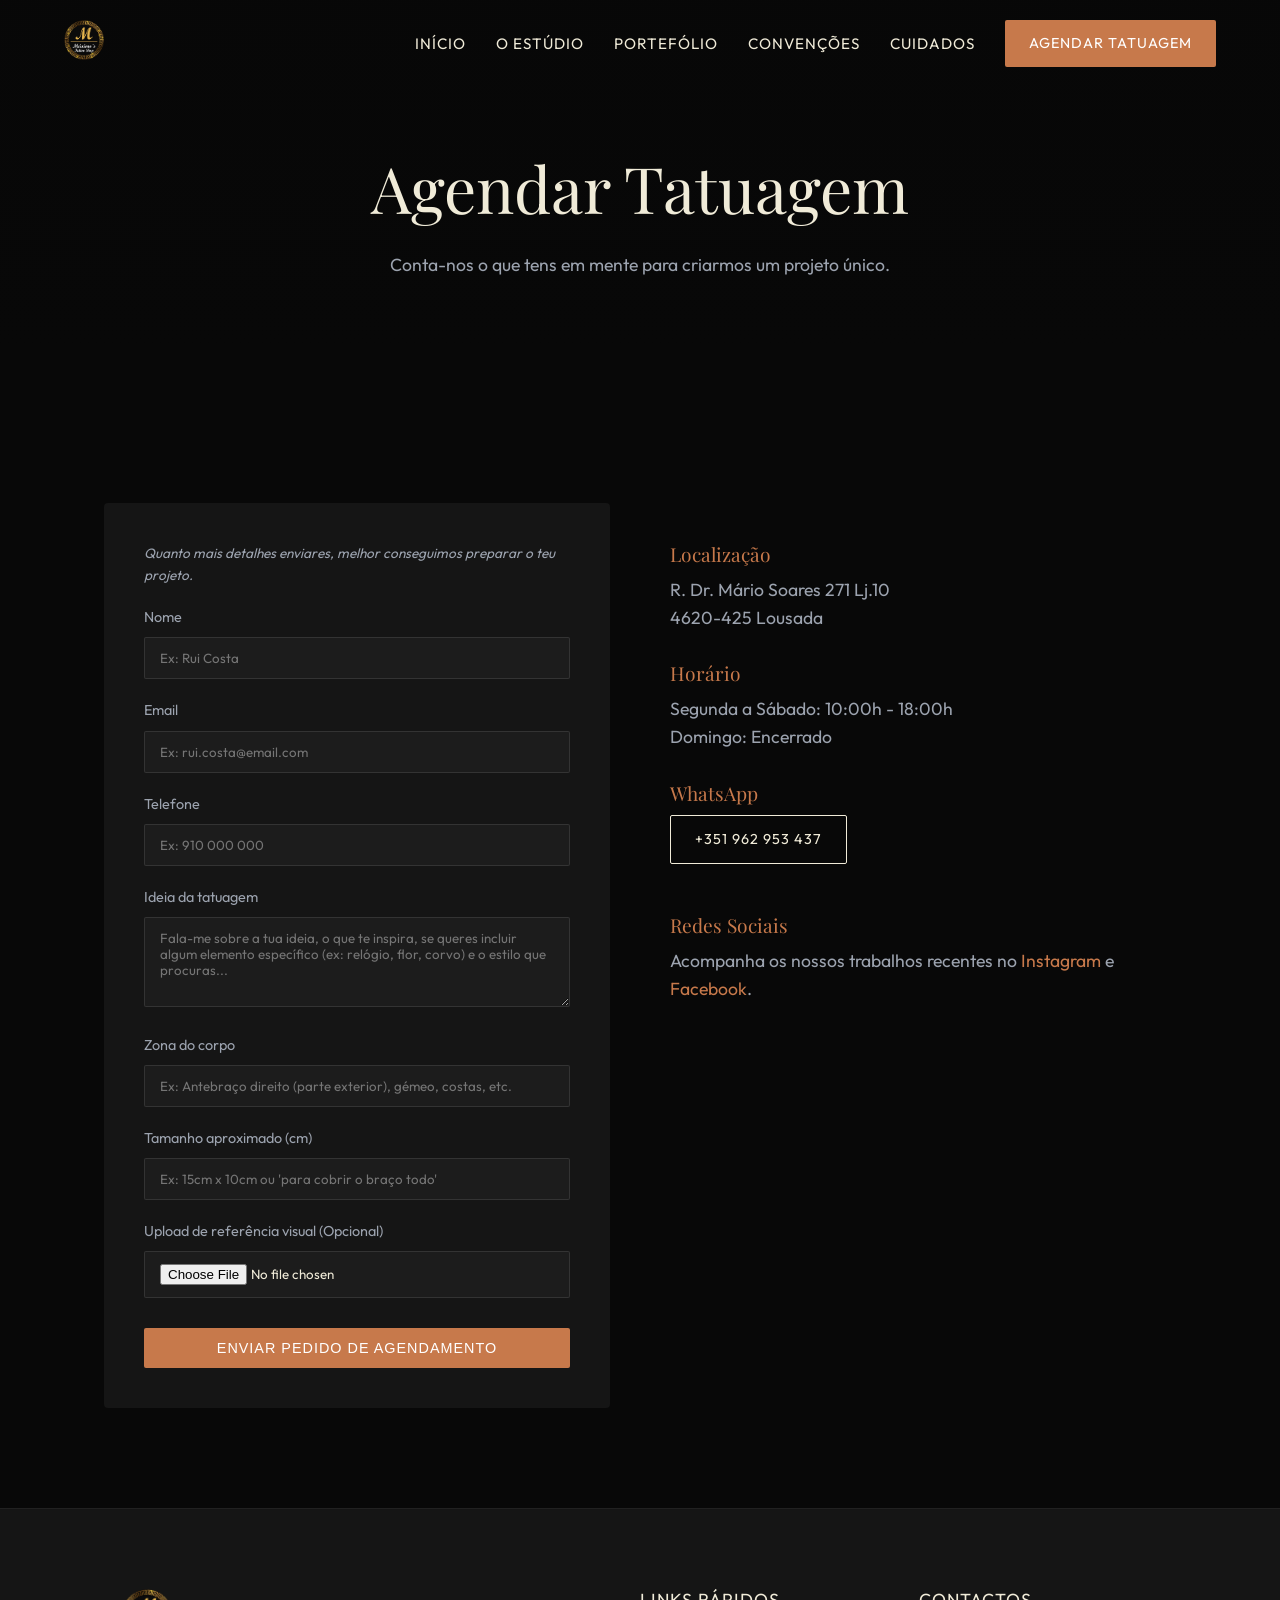
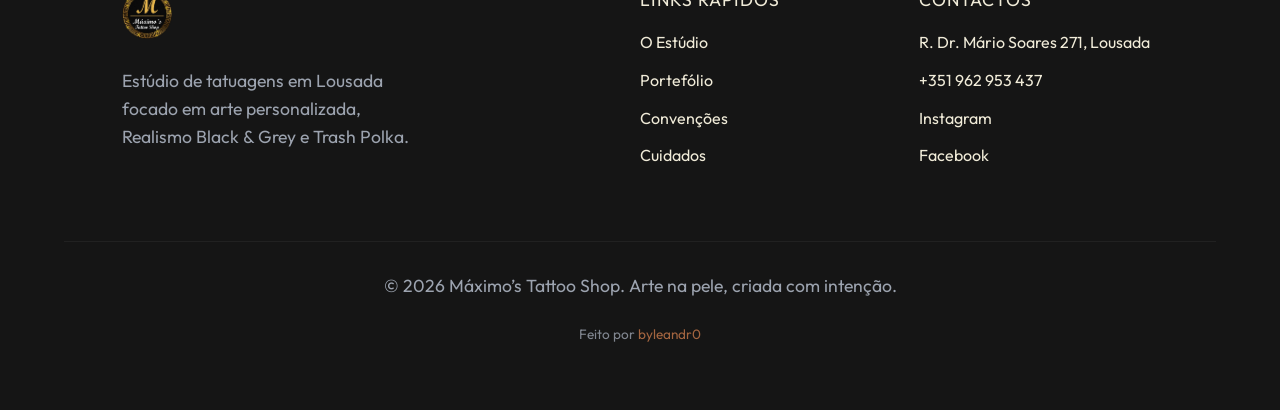
==== contacto.html @ 472000b5 "Add files via upload" ====
<!DOCTYPE html>
<html lang="pt-PT">
<head>
    <link rel="icon" type="image/png" href="imgs/logo.png">
    <meta charset="UTF-8">
    <meta name="viewport" content="width=device-width, initial-scale=1.0">
    <title>Contacto | Máximo’s Tattoo Shop</title>
    <link rel="stylesheet" href="css/style.css">
    <style>
        .page-header {
            padding: 150px 5% 50px;
            text-align: center;
            background: linear-gradient(rgba(8,8,8,0.9), var(--bg-dark)), url('https://cdn.myportfolio.com/5f1f122c-08f6-4db4-a8df-3c2144be838a/7c2eefe3-48d6-47b9-ad19-a01fca27b56e_rw_1920.jpeg?h=8f2eebcc6a8084aa6534615d7fa0cb57') center/cover;
        }
        
        .contact-grid {
            display: grid;
            grid-template-columns: 1fr 1fr;
            gap: 60px;
            margin-top: 50px;
        }
        
        @media (max-width: 800px) {
            .contact-grid { grid-template-columns: 1fr; }
        }

        .contact-form {
            background: var(--bg-card);
            padding: 40px;
            border-radius: 4px;
        }

        .form-group {
            margin-bottom: 20px;
        }

        .form-group label {
            display: block;
            margin-bottom: 8px;
            color: var(--text-muted);
            font-size: 0.9rem;
        }

        .form-group input, .form-group textarea, .form-group select {
            width: 100%;
            padding: 12px 15px;
            background: rgba(255,255,255,0.03);
            border: 1px solid rgba(255,255,255,0.1);
            color: var(--text-main);
            border-radius: 2px;
            font-family: var(--font-sans);
            transition: border-color var(--transition-smooth);
        }

        .form-group input:focus, .form-group textarea:focus, .form-group select:focus {
            outline: none;
            border-color: var(--accent-copper);
        }

        .form-note {
            font-size: 0.85rem;
            color: var(--text-muted);
            margin-bottom: 20px;
            font-style: italic;
        }

        .contact-info {
            padding-top: 40px;
        }

        .info-block {
            margin-bottom: 30px;
        }

        .info-block h3 {
            font-size: 1.2rem;
            color: var(--accent-copper);
            margin-bottom: 10px;
        }
    </style>
</head>
<body>
    <!-- Premium Loader -->
    <div class="loader-wrapper" id="loader">
        <div class="loader-content">
            <img src="imgs/logo.png" alt="Máximo's Tattoo Shop" class="loader-logo">
            <div class="loader-progress">
                <div class="loader-bar"></div>
            </div>
        </div>
    </div>

    <header>
        <a href="index.html" class="logo"><img src="imgs/logo.png" alt="Máximo's Tattoo Shop"></a>
        <nav>
            <ul>
                <li><a href="index.html">Início</a></li>
                <li><a href="estudio.html">O Estúdio</a></li>
                <li><a href="portefolio.html">Portefólio</a></li>
                <li><a href="convencoes.html">Convenções</a></li>
                <li><a href="cuidados.html">Cuidados</a></li>
                <li><a href="contacto.html" class="active btn-primary" style="color:white!important;">Agendar Tatuagem</a></li>
            </ul>
        </nav>
        <button class="hamburger"><svg viewBox="0 0 24 24" fill="none" stroke="currentColor" stroke-width="2"><line x1="3" y1="12" x2="21" y2="12"></line><line x1="3" y1="6" x2="21" y2="6"></line><line x1="3" y1="18" x2="21" y2="18"></line></svg></button>
    </header>

    <main>
        <section class="page-header fade-up">
            <div class="container">
                <h1>Agendar Tatuagem</h1>
                <p>Conta-nos o que tens em mente para criarmos um projeto único.</p>
            </div>
        </section>

        <section>
            <div class="container fade-up">
            <div class="contact-grid">
                <div class="contact-form">
                    <p class="form-note">Quanto mais detalhes enviares, melhor conseguimos preparar o teu projeto.</p>
                    <form onsubmit="event.preventDefault(); alert('Isto é um website demo. O formulário não envia dados reais.');">
                        <div class="form-group">
                            <label>Nome</label>
                            <input type="text" required placeholder="Ex: Rui Costa">
                        </div>
                        <div class="form-group">
                            <label>Email</label>
                            <input type="email" required placeholder="Ex: rui.costa@email.com">
                        </div>
                        <div class="form-group">
                            <label>Telefone</label>
                            <input type="tel" required placeholder="Ex: 910 000 000">
                        </div>
                        <div class="form-group">
                            <label>Ideia da tatuagem</label>
                            <textarea required rows="4" placeholder="Fala-me sobre a tua ideia, o que te inspira, se queres incluir algum elemento específico (ex: relógio, flor, corvo) e o estilo que procuras..."></textarea>
                        </div>
                        <div class="form-group">
                            <label>Zona do corpo</label>
                            <input type="text" required placeholder="Ex: Antebraço direito (parte exterior), gémeo, costas, etc.">
                        </div>
                        <div class="form-group">
                            <label>Tamanho aproximado (cm)</label>
                            <input type="text" required placeholder="Ex: 15cm x 10cm ou 'para cobrir o braço todo'">
                        </div>
                        <div class="form-group">
                            <label>Upload de referência visual (Opcional)</label>
                            <input type="file" accept="image/*">
                        </div>
                        <button type="submit" class="btn-primary" style="width: 100%; margin-top: 10px;">Enviar pedido de agendamento</button>
                    </form>
                </div>
                
                <div class="contact-info">
                    <div class="info-block">
                        <h3>Localização</h3>
                        <p>R. Dr. Mário Soares 271 Lj.10<br>4620-425 Lousada</p>
                    </div>
                    <div class="info-block">
                        <h3>Horário</h3>
                        <p>Segunda a Sábado: 10:00h - 18:00h<br>Domingo: Encerrado</p>
                    </div>
                    <div class="info-block">
                        <h3>WhatsApp</h3>
                        <a href="https://wa.me/351962953437" target="_blank" class="btn-secondary">+351 962 953 437</a>
                    </div>
                    <div class="info-block" style="margin-top: 50px;">
                        <h3>Redes Sociais</h3>
                        <p>Acompanha os nossos trabalhos recentes no <a href="https://www.instagram.com/maximos.tattooshop_lousada/" target="_blank" style="color: var(--accent-copper);">Instagram</a> e <a href="https://www.facebook.com/maximus.tattoo/?locale=pt_PT" target="_blank" style="color: var(--accent-copper);">Facebook</a>.</p>
                    </div>
                </div>
            </div>
            </div>
        </section>
    </main>

    <footer>
        <div class="container footer-grid">
            <div class="footer-brand">
                <a href="index.html" class="logo"><img src="imgs/logo.png" alt="Máximo's Tattoo Shop"></a>
                <p>Estúdio de tatuagens em Lousada focado em arte personalizada, Realismo Black & Grey e Trash Polka.</p>
            </div>
            <div class="footer-links">
                <h4>Links Rápidos</h4>
                <ul>
                    <li><a href="estudio.html">O Estúdio</a></li>
                    <li><a href="portefolio.html">Portefólio</a></li>
                    <li><a href="convencoes.html">Convenções</a></li>
                    <li><a href="cuidados.html">Cuidados</a></li>
                </ul>
            </div>
            <div class="footer-links">
                <h4>Contactos</h4>
                <ul>
                    <li><a href="contacto.html">R. Dr. Mário Soares 271, Lousada</a></li>
                    <li><a href="https://wa.me/351962953437" target="_blank">+351 962 953 437</a></li>
                    <li><a href="https://www.instagram.com/maximos.tattooshop_lousada/" target="_blank">Instagram</a></li>
                    <li><a href="https://www.facebook.com/maximus.tattoo/?locale=pt_PT" target="_blank">Facebook</a></li>
                </ul>
            </div>
        </div>
        <div class="container footer-bottom">
            <p>&copy; 2026 Máximo’s Tattoo Shop. Arte na pele, criada com intenção.</p>
            <p style="margin-top: 10px; font-size: 0.85rem; opacity: 0.8;">Feito por <a href="https://byleandr0.com" target="_blank" style="color: var(--accent-copper);">byleandr0</a></p>
        </div>
    </footer>

    <script src="js/main.js"></script>
</body>
</html>
---- css/style.css ----
@import url('https://fonts.googleapis.com/css2?family=Outfit:wght@300;400;500;600&family=Playfair+Display:ital,wght@0,400;0,600;1,400&display=swap');

:root {
  --bg-dark: #080808;
  --bg-card: #151515;
  --bg-lighter: #1e1e1e;
  
  --text-main: #f0ebd8;
  --text-muted: #9ca3af;
  
  --accent-copper: #c7794b;
  --accent-copper-hover: #b06236;
  --accent-red: #7a1f1f;
  
  --font-sans: 'Outfit', sans-serif;
  --font-serif: 'Playfair Display', serif;
  
  --transition-smooth: 0.4s cubic-bezier(0.25, 1, 0.5, 1);
}

* {
  margin: 0;
  padding: 0;
  box-sizing: border-box;
}

html {
  scroll-behavior: smooth;
  font-size: 16px;
}

body {
  background-color: var(--bg-dark);
  color: var(--text-main);
  font-family: var(--font-sans);
  line-height: 1.6;
  overflow-x: hidden;
  opacity: 0;
  animation: fadeInBody 0.8s forwards;
}

@keyframes fadeInBody {
  to { opacity: 1; }
}

/* Typography */
h1, h2, h3, h4 {
  font-family: var(--font-serif);
  font-weight: 400;
  line-height: 1.2;
}

h1 {
  font-size: clamp(2.5rem, 5vw, 4.5rem);
  margin-bottom: 1.5rem;
}

h2 {
  font-size: clamp(2rem, 4vw, 3rem);
  margin-bottom: 2rem;
  position: relative;
  display: inline-block;
}

h2::after {
  content: '';
  position: absolute;
  bottom: -10px;
  left: 0;
  width: 40px;
  height: 2px;
  background-color: var(--accent-copper);
}

h3 {
  font-size: 1.5rem;
  margin-bottom: 1rem;
}

p {
  color: var(--text-muted);
  margin-bottom: 1.5rem;
  font-size: 1.1rem;
}

a {
  color: var(--text-main);
  text-decoration: none;
  transition: color var(--transition-smooth);
}

a:hover {
  color: var(--accent-copper);
}

/* Layout */
.container {
  max-width: 1200px;
  margin: 0 auto;
  padding: 0 5%;
}

section {
  padding: 100px 0;
}

/* Header & Nav */
header {
  position: fixed;
  top: 0;
  left: 0;
  width: 100%;
  padding: 20px 5%;
  display: flex;
  justify-content: space-between;
  align-items: center;
  z-index: 1000;
  transition: all var(--transition-smooth);
  background: transparent;
}

header.scrolled {
  background: rgba(8, 8, 8, 0.95);
  backdrop-filter: blur(10px);
  padding: 15px 5%;
  border-bottom: 1px solid rgba(255, 255, 255, 0.05);
}

.logo img {
  height: 40px;
}

nav ul {
  display: flex;
  gap: 30px;
  list-style: none;
  align-items: center;
}

nav ul li a {
  font-size: 0.95rem;
  text-transform: uppercase;
  letter-spacing: 1px;
  position: relative;
}

nav ul li a::after {
  content: '';
  position: absolute;
  bottom: -5px;
  left: 0;
  width: 0;
  height: 1px;
  background-color: var(--accent-copper);
  transition: width var(--transition-smooth);
}

nav ul li a:hover::after,
nav ul li a.active::after {
  width: 100%;
}

.btn-primary {
  background-color: var(--accent-copper);
  color: #fff !important;
  padding: 12px 24px;
  border: none;
  border-radius: 2px;
  text-transform: uppercase;
  letter-spacing: 1px;
  font-size: 0.9rem;
  cursor: pointer;
  transition: all var(--transition-smooth);
  display: inline-block;
}

.btn-primary:hover {
  background-color: var(--accent-copper-hover);
  transform: translateY(-2px);
  box-shadow: 0 10px 20px rgba(0, 0, 0, 0.3);
}
.btn-primary::after { display: none !important; }

.btn-secondary {
  background-color: transparent;
  color: var(--text-main) !important;
  padding: 12px 24px;
  border: 1px solid var(--text-main);
  border-radius: 2px;
  text-transform: uppercase;
  letter-spacing: 1px;
  font-size: 0.9rem;
  cursor: pointer;
  transition: all var(--transition-smooth);
  display: inline-block;
}

.btn-secondary:hover {
  background-color: var(--text-main);
  color: var(--bg-dark) !important;
}
.btn-secondary::after { display: none !important; }

/* Mobile Menu */
.hamburger {
  display: none;
  cursor: pointer;
  background: none;
  border: none;
  color: var(--text-main);
}
.hamburger svg {
  width: 30px;
  height: 30px;
}

/* Animations (Scroll triggers) */
.fade-up {
  opacity: 0;
  transform: translateY(30px);
  transition: opacity 0.8s ease-out, transform 0.8s ease-out;
}
.fade-up.visible {
  opacity: 1;
  transform: translateY(0);
}

/* Footer */
footer {
  background-color: var(--bg-card);
  padding: 80px 5% 40px;
  border-top: 1px solid rgba(255,255,255,0.05);
}

.footer-grid {
  display: grid;
  grid-template-columns: 2fr 1fr 1fr;
  gap: 40px;
  margin-bottom: 60px;
}

.footer-brand .logo img {
  height: 50px;
  margin-bottom: 20px;
}

.footer-brand p {
  max-width: 300px;
}

.footer-links h4 {
  font-family: var(--font-sans);
  font-size: 1.1rem;
  margin-bottom: 20px;
  text-transform: uppercase;
  letter-spacing: 1px;
}

.footer-links ul {
  list-style: none;
}

.footer-links ul li {
  margin-bottom: 12px;
}

.footer-bottom {
  text-align: center;
  padding-top: 30px;
  border-top: 1px solid rgba(255,255,255,0.05);
  color: var(--text-muted);
  font-size: 0.9rem;
}

/* Responsive */
@media (max-width: 900px) {
  nav ul {
    position: fixed;
    top: 0;
    right: -100%;
    width: 300px;
    height: 100vh;
    background-color: var(--bg-card);
    flex-direction: column;
    justify-content: center;
    transition: right var(--transition-smooth);
    box-shadow: -5px 0 20px rgba(0,0,0,0.5);
  }
  
  nav ul.active {
    right: 0;
  }
  
  .hamburger {
    display: block;
    z-index: 1001;
  }

  .footer-grid {
    grid-template-columns: 1fr;
  }
}



/* --- LOADER ANIMATION --- */
.loader-wrapper {
    position: fixed;
    top: 0;
    left: 0;
    width: 100vw;
    height: 100vh;
    background-color: var(--bg-dark);
    z-index: 99999;
    display: flex;
    justify-content: center;
    align-items: center;
    transition: opacity 0.8s ease, visibility 0.8s ease;
}

.loader-content {
    display: flex;
    flex-direction: column;
    align-items: center;
    gap: 30px;
}

.loader-logo {
    width: 150px;
    height: auto;
    opacity: 0;
    animation: inkReveal 1s forwards;
}

.loader-progress {
    width: 150px;
    height: 2px;
    background: rgba(255, 255, 255, 0.1);
    border-radius: 2px;
    overflow: hidden;
}

.loader-bar {
    width: 0%;
    height: 100%;
    background: var(--accent-copper);
    box-shadow: 0 0 10px var(--accent-copper);
    animation: loadingBar 1s ease-in-out forwards;
}

@keyframes inkReveal {
    0% {
        opacity: 0;
        transform: scale(0.9) translateY(20px);
        filter: blur(10px) drop-shadow(0 0 0 rgba(199, 121, 75, 0));
    }
    100% {
        opacity: 1;
        transform: scale(1) translateY(0);
        filter: blur(0px) drop-shadow(0 0 20px rgba(199, 121, 75, 0.4));
    }
}

@keyframes loadingBar {
    0% { width: 0%; }
    50% { width: 60%; }
    100% { width: 100%; }
}

.loader-wrapper.fade-out {
    opacity: 0;
    visibility: hidden;
}
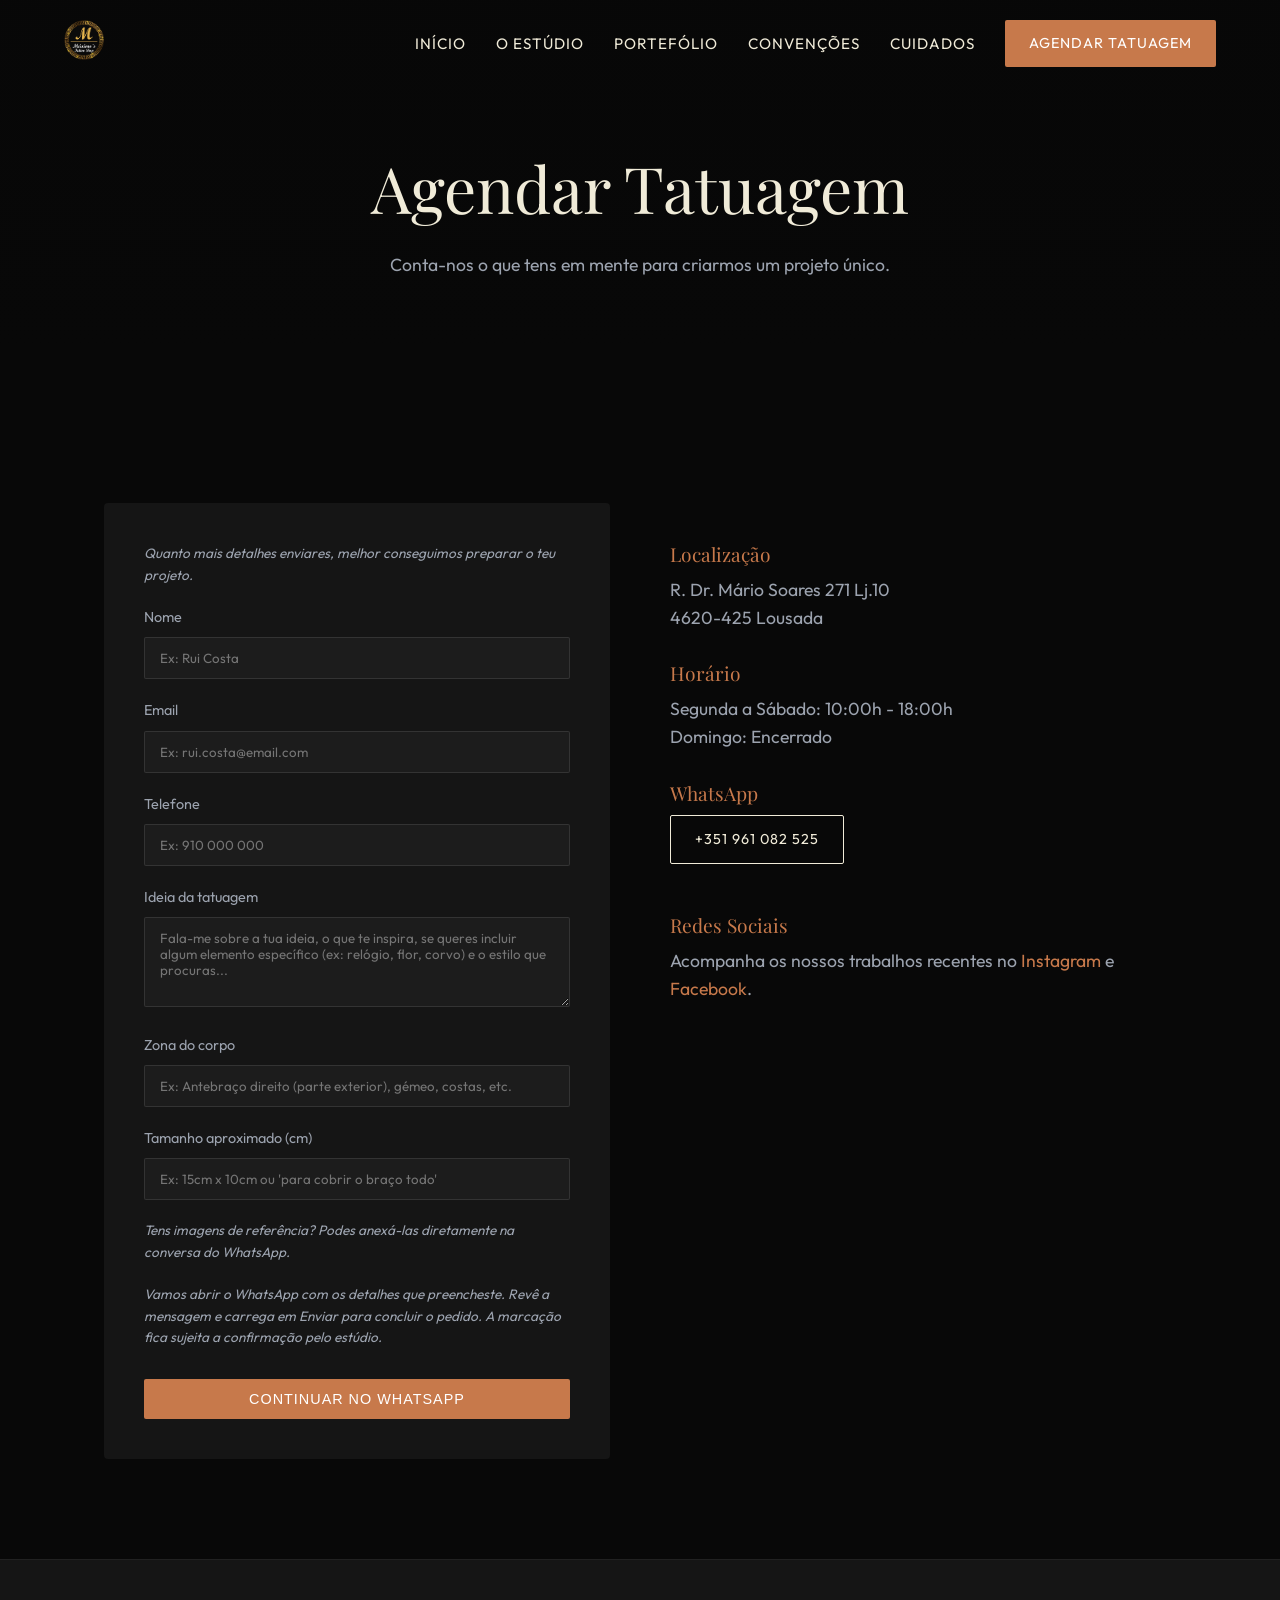
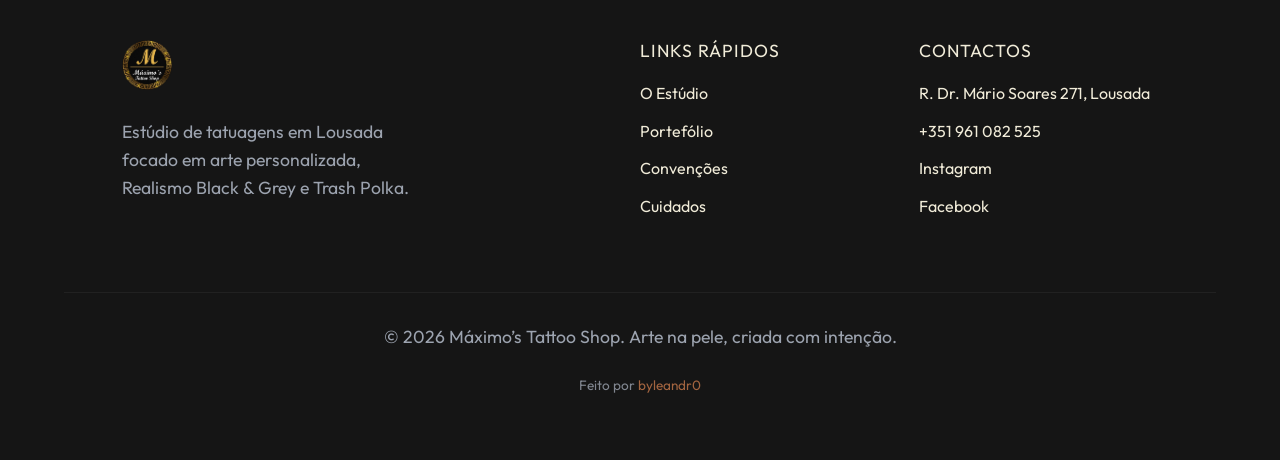
==== commit 5063d275: "Add files via upload" ====
--- a/contacto.html
+++ b/contacto.html
@@ -118,36 +118,35 @@
             <div class="contact-grid">
                 <div class="contact-form">
                     <p class="form-note">Quanto mais detalhes enviares, melhor conseguimos preparar o teu projeto.</p>
-                    <form onsubmit="event.preventDefault(); alert('Isto é um website demo. O formulário não envia dados reais.');">
-                        <div class="form-group">
-                            <label>Nome</label>
-                            <input type="text" required placeholder="Ex: Rui Costa">
-                        </div>
-                        <div class="form-group">
-                            <label>Email</label>
-                            <input type="email" required placeholder="Ex: rui.costa@email.com">
-                        </div>
-                        <div class="form-group">
-                            <label>Telefone</label>
-                            <input type="tel" required placeholder="Ex: 910 000 000">
-                        </div>
-                        <div class="form-group">
-                            <label>Ideia da tatuagem</label>
-                            <textarea required rows="4" placeholder="Fala-me sobre a tua ideia, o que te inspira, se queres incluir algum elemento específico (ex: relógio, flor, corvo) e o estilo que procuras..."></textarea>
-                        </div>
-                        <div class="form-group">
-                            <label>Zona do corpo</label>
-                            <input type="text" required placeholder="Ex: Antebraço direito (parte exterior), gémeo, costas, etc.">
-                        </div>
-                        <div class="form-group">
-                            <label>Tamanho aproximado (cm)</label>
-                            <input type="text" required placeholder="Ex: 15cm x 10cm ou 'para cobrir o braço todo'">
-                        </div>
-                        <div class="form-group">
-                            <label>Upload de referência visual (Opcional)</label>
-                            <input type="file" accept="image/*">
-                        </div>
-                        <button type="submit" class="btn-primary" style="width: 100%; margin-top: 10px;">Enviar pedido de agendamento</button>
+                    <form id="whatsapp-form" aria-describedby="whatsapp-note">
+                        <div class="form-group">
+                            <label for="nome">Nome</label>
+                            <input id="nome" name="nome" type="text" autocomplete="name" required placeholder="Ex: Rui Costa">
+                        </div>
+                        <div class="form-group">
+                            <label for="email">Email</label>
+                            <input id="email" name="email" type="email" autocomplete="email" required placeholder="Ex: rui.costa@email.com">
+                        </div>
+                        <div class="form-group">
+                            <label for="telefone">Telefone</label>
+                            <input id="telefone" name="telefone" type="tel" autocomplete="tel" required placeholder="Ex: 910 000 000">
+                        </div>
+                        <div class="form-group">
+                            <label for="ideia">Ideia da tatuagem</label>
+                            <textarea id="ideia" name="ideia" required rows="4" placeholder="Fala-me sobre a tua ideia, o que te inspira, se queres incluir algum elemento específico (ex: relógio, flor, corvo) e o estilo que procuras..."></textarea>
+                        </div>
+                        <div class="form-group">
+                            <label for="zona">Zona do corpo</label>
+                            <input id="zona" name="zona" type="text" required placeholder="Ex: Antebraço direito (parte exterior), gémeo, costas, etc.">
+                        </div>
+                        <div class="form-group">
+                            <label for="tamanho">Tamanho aproximado (cm)</label>
+                            <input id="tamanho" name="tamanho" type="text" required placeholder="Ex: 15cm x 10cm ou 'para cobrir o braço todo'">
+                        </div>
+                        <p class="form-note">Tens imagens de referência? Podes anexá-las diretamente na conversa do WhatsApp.</p>
+                        <p class="form-note" id="whatsapp-note">Vamos abrir o WhatsApp com os detalhes que preencheste. Revê a mensagem e carrega em Enviar para concluir o pedido. A marcação fica sujeita a confirmação pelo estúdio.</p>
+                        <button type="submit" id="whatsapp-submit" class="btn-primary" disabled style="width: 100%; margin-top: 10px;">Continuar no WhatsApp</button>
+                        <noscript><p class="form-note">Ativa o JavaScript para usar o formulário ou <a href="https://wa.me/351961082525">contacta-nos diretamente pelo WhatsApp</a>.</p></noscript>
                     </form>
                 </div>
                 
@@ -162,7 +161,7 @@
                     </div>
                     <div class="info-block">
                         <h3>WhatsApp</h3>
-                        <a href="https://wa.me/351962953437" target="_blank" class="btn-secondary">+351 962 953 437</a>
+                        <a href="https://wa.me/351961082525" target="_blank" class="btn-secondary">+351 961 082 525</a>
                     </div>
                     <div class="info-block" style="margin-top: 50px;">
                         <h3>Redes Sociais</h3>
@@ -193,7 +192,7 @@
                 <h4>Contactos</h4>
                 <ul>
                     <li><a href="contacto.html">R. Dr. Mário Soares 271, Lousada</a></li>
-                    <li><a href="https://wa.me/351962953437" target="_blank">+351 962 953 437</a></li>
+                    <li><a href="https://wa.me/351961082525" target="_blank">+351 961 082 525</a></li>
                     <li><a href="https://www.instagram.com/maximos.tattooshop_lousada/" target="_blank">Instagram</a></li>
                     <li><a href="https://www.facebook.com/maximus.tattoo/?locale=pt_PT" target="_blank">Facebook</a></li>
                 </ul>
@@ -206,6 +205,7 @@
     </footer>
 
     <script src="js/main.js"></script>
+    <script src="js/contacto.js"></script>
 </body>
 </html>
 
